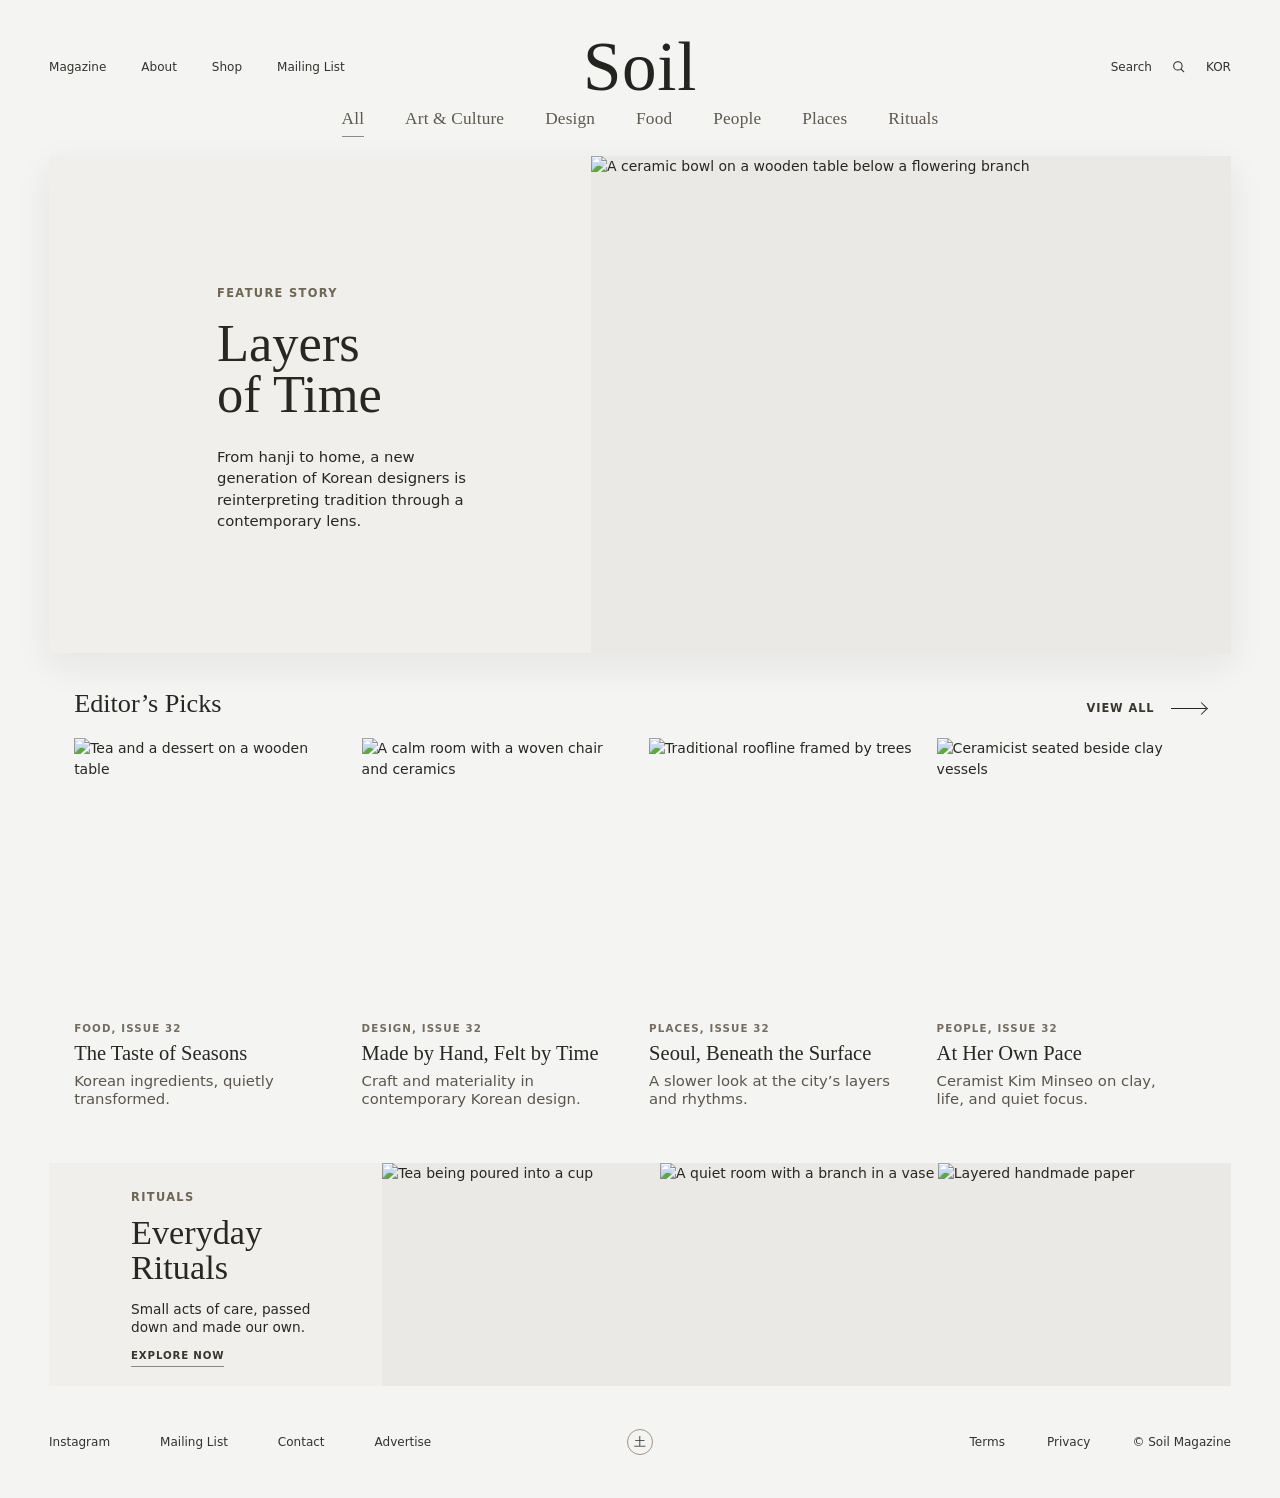
==== index.html @ bf49d241 "Add files via upload" ====
<!doctype html>
<html lang="en">
  <head>
    <meta charset="utf-8">
    <meta name="viewport" content="width=device-width, initial-scale=1">
    <title>Soil Magazine</title>
    <link rel="stylesheet" href="styles.css">
  </head>
  <body>
    <header class="site-header" aria-label="Site header">
      <div class="topbar">
        <nav class="primary-links" aria-label="Primary navigation">
          <a href="index.html">Magazine</a>
          <a href="about.html">About</a>
          <a href="#">Shop</a>
          <a href="about.html#mailing-list">Mailing List</a>
        </nav>

        <a class="brand" href="#" aria-label="Soil home">
          <span class="brand-mark">Soil</span>
        </a>

        <nav class="utility-links" aria-label="Utility navigation">
          <a href="#">Search</a>
          <button class="icon-button" type="button" aria-label="Search">
            <svg aria-hidden="true" viewBox="0 0 24 24">
              <circle cx="11" cy="11" r="6.75"></circle>
              <path d="m16.2 16.2 4.3 4.3"></path>
            </svg>
          </button>
          <a href="#">KOR</a>
        </nav>
      </div>

      <nav class="category-nav" aria-label="Magazine categories">
        <a class="is-active" href="index.html">All</a>
        <a href="category.html">Art &amp; Culture</a>
        <a href="category.html">Design</a>
        <a href="category.html">Food</a>
        <a href="category.html">People</a>
        <a href="category.html">Places</a>
        <a href="category.html">Rituals</a>
      </nav>
    </header>

    <main>
      <section class="hero shell" aria-labelledby="hero-title">
        <div class="hero-copy">
          <p class="eyebrow">Feature Story</p>
          <h1 id="hero-title">Layers<br>of Time</h1>
          <p class="hero-summary">
            From hanji to home, a new generation of Korean designers is
            reinterpreting tradition through a contemporary lens.
          </p>
        </div>
        <div class="hero-media">
          <a class="hero-link" href="article.html" aria-label="Layers of Time">
            <img src="assets/hero-bowl.jpg" alt="A ceramic bowl on a wooden table below a flowering branch" width="561" height="436">
          </a>
        </div>
      </section>

      <section class="editors shell inset" aria-labelledby="editors-title">
        <div class="section-heading">
          <h2 id="editors-title">Editor&rsquo;s Picks</h2>
          <a class="view-all" href="category.html">View All <span aria-hidden="true"></span></a>
        </div>

        <div class="story-grid">
          <article class="story-card">
            <a class="story-thumb" href="article.html" aria-label="The Taste of Seasons">
              <img src="assets/editors-food.jpg" alt="Tea and a dessert on a wooden table">
            </a>
            <p class="story-meta">Food, Issue 32</p>
            <h3><a href="article.html">The Taste of Seasons</a></h3>
            <p>Korean ingredients, quietly transformed.</p>          </article>

          <article class="story-card">
            <a class="story-thumb" href="article.html" aria-label="Made by Hand, Felt by Time">
              <img src="assets/editors-design.jpg" alt="A calm room with a woven chair and ceramics">
            </a>
            <p class="story-meta">Design, Issue 32</p>
            <h3><a href="article.html">Made by Hand, Felt by Time</a></h3>
            <p>Craft and materiality in contemporary Korean design.</p>          </article>

          <article class="story-card">
            <a class="story-thumb" href="article.html" aria-label="Seoul, Beneath the Surface">
              <img src="assets/editors-places.jpg" alt="Traditional roofline framed by trees">
            </a>
            <p class="story-meta">Places, Issue 32</p>
            <h3><a href="article.html">Seoul, Beneath the Surface</a></h3>
            <p>A slower look at the city&rsquo;s layers and rhythms.</p>          </article>

          <article class="story-card">
            <a class="story-thumb" href="article.html" aria-label="At Her Own Pace">
              <img src="assets/editors-people.jpg" alt="Ceramicist seated beside clay vessels">
            </a>
            <p class="story-meta">People, Issue 32</p>
            <h3><a href="article.html">At Her Own Pace</a></h3>
            <p>Ceramist Kim Minseo on clay, life, and quiet focus.</p>          </article>
        </div>
      </section>

      <section class="rituals shell" aria-labelledby="rituals-title">
        <div class="ritual-copy">
          <p class="eyebrow">Rituals</p>
          <h2 id="rituals-title">Everyday<br>Rituals</h2>
          <p>Small acts of care, passed down and made our own.</p>
          <a class="text-link" href="category.html">Explore Now</a>
        </div>
        <img src="assets/ritual-tea.jpg" alt="Tea being poured into a cup">
        <img src="assets/ritual-room.jpg" alt="A quiet room with a branch in a vase">
        <img src="assets/ritual-paper.jpg" alt="Layered handmade paper">
      </section>
    </main>

    <footer class="site-footer shell" aria-label="Site footer">
      <nav aria-label="Social and contact links">
        <a href="#">Instagram</a>
        <a href="about.html#mailing-list">Mailing List</a>
        <a href="#">Contact</a>
        <a href="#">Advertise</a>
      </nav>
      <a class="seal" href="#" aria-label="Soil Magazine home">土</a>
      <nav aria-label="Legal links">
        <a href="#">Terms</a>
        <a href="#">Privacy</a>
        <span>&copy; Soil Magazine</span>
      </nav>
    </footer>
  </body>
</html>
---- styles.css ----
:root {
  --paper: #f4f4f2;
  --ink: #282722;
  --muted: #776f64;
  --faint: #b3b1ab;
  --line: #8c8a84;
  --shadow: rgba(30, 30, 28, 0.07);
  --edge: clamp(24px, 3.832vw, 78px);
  --inset: clamp(16px, 1.96vw, 40px);
  --sans: "Avenir Next", "Avenir", "Nunito Sans", -apple-system, "Segoe UI", system-ui, Helvetica, Arial, sans-serif;
  --serif: "Bodoni 72", Didot, Georgia, serif;
}

* {
  box-sizing: border-box;
}

html {
  min-width: 320px;
  background: var(--paper);
}

body {
  margin: 0;
  color: var(--ink);
  background: var(--paper);
  font-family: var(--sans);
  font-size: 14px;
  line-height: 1.5;
  -webkit-font-smoothing: antialiased;
}

a {
  color: inherit;
  text-decoration: none;
}

button {
  font: inherit;
}

img {
  display: block;
  max-width: 100%;
}

.shell {
  width: calc(100% - (var(--edge) * 2));
  margin-inline: auto;
}

.site-header {
  padding: clamp(24px, 2.6vw, 38px) var(--edge) 0;
}

.topbar {
  display: grid;
  grid-template-columns: minmax(220px, 1fr) auto minmax(220px, 1fr);
  align-items: center;
  min-height: clamp(60px, 5.2vw, 82px);
}

.primary-links,
.utility-links,
.category-nav,
.site-footer nav {
  display: flex;
  align-items: center;
}

.primary-links {
  gap: 35px;
}

.primary-links a,
.utility-links a,
.site-footer a,
.site-footer span {
  color: #34322e;
  font-size: 12px;
}

.utility-links {
  justify-content: flex-end;
  gap: 18px;
}

.icon-button {
  display: inline-grid;
  width: 18px;
  height: 18px;
  place-items: center;
  padding: 0;
  color: var(--ink);
  background: transparent;
  border: 0;
  cursor: pointer;
}

.icon-button svg {
  width: 15px;
  height: 15px;
  fill: none;
  stroke: currentColor;
  stroke-linecap: round;
  stroke-width: 1.65;
}

.brand {
  display: flex;
  flex-direction: column;
  align-items: center;
  color: #24231f;
  text-align: center;
}

.brand-mark {
  font-family: "Bodoni 72", Didot, "Bodoni 72 Smallcaps", Georgia, serif;
  font-size: clamp(54px, 5.4vw, 84px);
  font-weight: 400;
  letter-spacing: 0.01em;
  line-height: 0.8;
}

.eyebrow,
.story-meta,
.text-link,
.view-all {
  text-transform: uppercase;
}

.category-nav {
  justify-content: center;
  gap: clamp(20px, 3.2vw, 52px);
  min-height: clamp(34px, 3.386vw, 50px);
  color: #5f584f;
  font-family: var(--serif);
  font-size: clamp(15px, 1.35vw, 21px);
  font-weight: 400;
  letter-spacing: 0.01em;
  white-space: nowrap;
}

.category-nav span {
  margin-left: 9px;
  color: #746b5a;
  font-family: "Apple SD Gothic Neo", "Noto Serif KR", serif;
  font-weight: 500;
  letter-spacing: 0;
  text-transform: none;
}

.category-nav a {
  position: relative;
  display: inline-flex;
  align-items: baseline;
  height: clamp(26px, 2.4vw, 32px);
}

.category-nav a::after {
  position: absolute;
  right: 0;
  bottom: 0;
  left: 0;
  height: 1px;
  background: var(--line);
  transform: scaleX(0);
  transform-origin: left;
  transition: transform 0.35s ease;
  content: "";
}

.category-nav a:hover::after,
.category-nav a:focus-visible::after,
.category-nav .is-active::after {
  transform: scaleX(1);
}

.hero {
  display: grid;
  grid-template-columns: 45.85% 54.15%;
  aspect-ratio: 1036 / 436;
  margin-top: clamp(8px, 0.98vw, 16px);
  background: #eae9e6;
  box-shadow: 0 12px 35px var(--shadow);
  overflow: hidden;
}

.hero-copy {
  display: flex;
  flex-direction: column;
  align-items: flex-start;
  justify-content: center;
  min-width: 0;
  padding: clamp(28px, 3.476vw, 50px) 17% clamp(8px, 0.98vw, 16px) 31%;
  background: #f0efec;
}

.eyebrow {
  margin: 0 0 clamp(11px, 1.248vw, 19px);
  color: #6f6553;
  font-size: clamp(9px, 0.891vw, 13px);
  font-weight: 700;
  letter-spacing: 0.12em;
}

.hero h1,
.ritual-copy h2 {
  margin: 0;
  font-family: "Bodoni 72", Didot, Georgia, serif;
  font-weight: 400;
  letter-spacing: 0;
}

.hero h1 {
  font-size: clamp(42px, 4.1vw, 68px);
  line-height: 0.98;
}

.hero-summary {
  width: min(100%, clamp(228px, 21.925vw, 330px));
  margin: clamp(18px, 1.961vw, 30px) 0 clamp(18px, 1.872vw, 28px);
  font-size: clamp(12px, 1.158vw, 17px);
  line-height: 1.45;
}

.text-link,
.view-all {
  display: inline-flex;
  align-items: center;
  width: fit-content;
  color: #393630;
  font-size: clamp(9px, 0.891vw, 13px);
  font-weight: 700;
  letter-spacing: 0.08em;
  line-height: 1;
  padding-bottom: clamp(4px, 0.446vw, 7px);
  border-bottom: 1px solid var(--line);
}

.hero-media {
  position: relative;
  min-width: 0;
  overflow: hidden;
}

.hero-media img {
  width: 100%;
  height: 100%;
  object-fit: cover;
}

.hero-link {
  display: block;
  height: 100%;
  overflow: hidden;
}

.slider-dots {
  position: absolute;
  right: clamp(26px, 3.565vw, 56px);
  bottom: clamp(18px, 2.228vw, 34px);
  display: flex;
  gap: clamp(7px, 0.891vw, 13px);
}

.slider-dots span {
  width: clamp(6px, 0.624vw, 10px);
  height: clamp(6px, 0.624vw, 10px);
  border: 1px solid rgba(255, 255, 255, 0.86);
  border-radius: 999px;
}

.slider-dots .is-current {
  background: #fff;
}

.inset {
  padding-inline: var(--inset);
}

.editors {
  margin-top: clamp(22px, 2.406vw, 38px);
}

.section-heading {
  display: flex;
  align-items: baseline;
  justify-content: space-between;
  gap: clamp(18px, 2.139vw, 34px);
  margin-bottom: clamp(11px, 1.159vw, 18px);
}

.section-heading h2 {
  margin: 0;
  font-family: "Bodoni 72", Didot, Georgia, serif;
  font-size: clamp(22px, 2.05vw, 34px);
  font-weight: 400;
  letter-spacing: 0;
}

.section-heading h2 span {
  margin-left: 13px;
  color: #9a9185;
  font-family: "Apple SD Gothic Neo", "Noto Serif KR", serif;
  font-size: clamp(9px, 0.891vw, 13px);
}

.view-all {
  gap: clamp(11px, 1.248vw, 19px);
  border-bottom: 0;
  padding-bottom: 0;
}

.view-all span {
  position: relative;
  display: inline-block;
  width: clamp(28px, 2.763vw, 43px);
  height: 1px;
  background: var(--ink);
}

.view-all span::after {
  position: absolute;
  top: -4px;
  right: 0;
  width: 8px;
  height: 8px;
  border-top: 1px solid var(--ink);
  border-right: 1px solid var(--ink);
  transform: rotate(45deg);
  content: "";
}

.story-grid {
  display: grid;
  grid-template-columns: repeat(4, minmax(0, 1fr));
  gap: clamp(14px, 1.426vw, 24px);
}

.story-card {
  min-width: 0;
}

.story-card img {
  width: 100%;
  aspect-ratio: 236 / 238;
  object-fit: cover;
}

.story-meta {
  margin: clamp(9px, 0.891vw, 14px) 0 clamp(4px, 0.446vw, 7px);
  color: #756c60;
  font-size: clamp(8px, 0.802vw, 12px);
  font-weight: 700;
  letter-spacing: 0.11em;
}

.story-card h3 {
  margin: 0 0 6px;
  font-family: "Bodoni 72", Didot, Georgia, serif;
  font-size: clamp(17px, 1.604vw, 25px);
  font-weight: 400;
  letter-spacing: 0;
  line-height: 1.15;
}

.story-card p:not(.story-meta) {
  width: min(100%, clamp(190px, 19.43vw, 300px));
  min-height: clamp(34px, 3.386vw, 48px);
  margin: 0 0 9px;
  color: #5c554c;
  font-size: clamp(12px, 1.158vw, 17px);
  line-height: 1.25;
}

.story-card .text-link {
  font-size: clamp(8px, 0.802vw, 12px);
}

.rituals {
  display: grid;
  grid-template-columns: 28.2% 23.5% 23.5% 24.8%;
  aspect-ratio: 1036 / 196;
  margin-top: clamp(28px, 3.03vw, 48px);
  overflow: hidden;
  background: #eae9e6;
}

.ritual-copy {
  display: flex;
  flex-direction: column;
  justify-content: center;
  align-items: flex-start;
  min-width: 0;
  padding: clamp(19px, 2.05vw, 33px) 16% clamp(19px, 2.05vw, 33px) 24.6%;
  background: #f0efec;
}

.ritual-copy .eyebrow {
  margin-bottom: clamp(8px, 0.802vw, 13px);
}

.ritual-copy .eyebrow span {
  margin-left: 10px;
  font-family: "Apple SD Gothic Neo", "Noto Serif KR", serif;
  letter-spacing: 0;
  text-transform: none;
}

.ritual-copy h2 {
  font-size: clamp(28px, 2.674vw, 43px);
  line-height: 1;
}

.ritual-copy p:not(.eyebrow) {
  margin: clamp(10px, 1.159vw, 18px) 0 clamp(10px, 1.069vw, 16px);
  font-size: clamp(11px, 1.069vw, 16px);
  line-height: 1.35;
}

.ritual-copy .text-link {
  font-size: clamp(8px, 0.802vw, 12px);
}

.rituals img {
  width: 100%;
  height: 100%;
  object-fit: cover;
}

.site-footer {
  display: grid;
  grid-template-columns: 1fr auto 1fr;
  align-items: center;
  gap: clamp(22px, 2.495vw, 40px);
  min-height: clamp(86px, 8.734vw, 130px);
  color: #5d554c;
}

.site-footer nav {
  gap: clamp(22px, 4.5vw, 50px);
}

.site-footer nav:last-child {
  justify-content: flex-end;
  gap: clamp(22px, 3.7vw, 42px);
}

.seal {
  display: grid;
  width: 26px;
  height: 26px;
  place-items: center;
  color: #706556;
  border: 1px solid #a29584;
  border-radius: 50%;
  font-family: "Apple SD Gothic Neo", "Noto Serif KR", serif;
  font-size: 14px;
  line-height: 1;
}

/* Article page */
.article {
  padding-bottom: clamp(20px, 2.4vw, 40px);
}

.article-hero {
  max-width: 720px;
  margin-top: clamp(16px, 2vw, 34px);
  text-align: center;
}

.article-hero .eyebrow {
  margin-bottom: clamp(13px, 1.5vw, 21px);
}

.article-hero .eyebrow span {
  margin-left: 6px;
  font-family: "Apple SD Gothic Neo", "Noto Serif KR", serif;
  letter-spacing: 0;
  text-transform: none;
}

.article-title {
  margin: 0;
  font-family: "Bodoni 72", Didot, Georgia, serif;
  font-weight: 400;
  font-size: clamp(40px, 5.2vw, 78px);
  letter-spacing: 0;
  line-height: 1.02;
}

.standfirst {
  max-width: 600px;
  margin: clamp(18px, 2vw, 28px) auto clamp(20px, 2.2vw, 30px);
  color: #4d473e;
  font-size: clamp(16px, 1.5vw, 21px);
  line-height: 1.55;
}

.byline {
  display: flex;
  flex-wrap: wrap;
  justify-content: center;
  gap: 7px clamp(16px, 2vw, 30px);
  color: #6f6553;
  font-size: clamp(10px, 0.95vw, 12px);
  letter-spacing: 0.08em;
  text-transform: uppercase;
}

.byline b {
  color: var(--ink);
  font-weight: 700;
}

.article-lead {
  margin-top: clamp(26px, 3vw, 48px);
}

.article-lead img {
  width: 100%;
  aspect-ratio: 1036 / 540;
  object-fit: cover;
}

figcaption {
  margin-top: clamp(8px, 0.9vw, 12px);
  color: #837a6c;
  font-size: clamp(10px, 0.95vw, 12px);
  letter-spacing: 0.04em;
}

.article-lead figcaption {
  text-align: center;
}

.article-body {
  max-width: 660px;
  margin-top: clamp(28px, 3.2vw, 52px);
  color: #322f29;
  font-size: clamp(15px, 1.15vw, 18px);
  line-height: 1.75;
}

.article-body p {
  margin: 0 0 clamp(16px, 1.4vw, 22px);
}

.article-body h2 {
  margin: clamp(30px, 3vw, 48px) 0 clamp(10px, 1vw, 16px);
  font-family: "Bodoni 72", Didot, Georgia, serif;
  font-weight: 400;
  font-size: clamp(24px, 2.1vw, 32px);
  letter-spacing: 0;
  line-height: 1.18;
}

.article-body .lede::first-letter {
  float: left;
  margin: 0.04em 0.09em -0.06em 0;
  color: var(--ink);
  font-family: "Bodoni 72", Didot, Georgia, serif;
  font-size: 3.6em;
  line-height: 0.72;
}

.pullquote {
  margin: clamp(30px, 3.2vw, 50px) 0;
  padding: clamp(18px, 2vw, 28px) 0;
  border-top: 1px solid var(--line);
  border-bottom: 1px solid var(--line);
  text-align: center;
}

.pullquote p {
  margin: 0 0 13px;
  color: var(--ink);
  font-family: "Bodoni 72", Didot, Georgia, serif;
  font-size: clamp(22px, 2.4vw, 34px);
  line-height: 1.28;
}

.pullquote cite {
  color: #6f6553;
  font-size: clamp(10px, 0.95vw, 12px);
  font-style: normal;
  letter-spacing: 0.1em;
  text-transform: uppercase;
}

.article-figure {
  margin: clamp(26px, 2.8vw, 42px) 0;
}

.article-figure img {
  width: 100%;
  aspect-ratio: 1036 / 582;
  object-fit: cover;
}

.article-foot {
  max-width: 660px;
  margin-top: clamp(30px, 3.2vw, 50px);
  padding-top: clamp(20px, 2vw, 30px);
  border-top: 1px solid var(--line);
}

.tags {
  display: flex;
  flex-wrap: wrap;
  gap: 10px;
  margin: 0 0 clamp(22px, 2.4vw, 34px);
  padding: 0;
  list-style: none;
}

.tags a {
  display: inline-block;
  padding: 6px 15px;
  color: #6f6553;
  font-size: clamp(10px, 0.95vw, 12px);
  letter-spacing: 0.08em;
  text-transform: uppercase;
  border: 1px solid var(--faint);
  border-radius: 999px;
  transition: color 0.25s ease, border-color 0.25s ease;
}

.tags a:hover {
  color: var(--ink);
  border-color: var(--ink);
}

.author-bio .author-name {
  margin: 0 0 4px;
  font-family: "Bodoni 72", Didot, Georgia, serif;
  font-size: clamp(17px, 1.5vw, 21px);
}

.author-bio p:not(.author-name) {
  margin: 0;
  color: #5c554c;
  font-size: clamp(13px, 1.1vw, 15px);
  line-height: 1.55;
}

.read-next {
  margin-top: clamp(40px, 4.4vw, 72px);
}

.read-next .story-grid {
  grid-template-columns: repeat(3, minmax(0, 1fr));
}

/* Category page */
.category-head {
  display: grid;
  grid-template-columns: 1fr auto;
  align-items: end;
  gap: clamp(14px, 2vw, 40px);
  margin-top: clamp(18px, 2.2vw, 38px);
  padding-bottom: clamp(16px, 1.8vw, 28px);
  border-bottom: 1px solid var(--line);
}

.category-head h1 {
  margin: 0;
  font-family: "Bodoni 72", Didot, Georgia, serif;
  font-weight: 400;
  font-size: clamp(40px, 5vw, 76px);
  letter-spacing: 0;
  line-height: 0.98;
}

.category-head h1 span {
  margin-left: 12px;
  color: #746b5a;
  font-family: "Apple SD Gothic Neo", "Noto Serif KR", serif;
  font-size: clamp(15px, 1.4vw, 22px);
  font-weight: 500;
}

.category-intro {
  max-width: 360px;
  margin: 0;
  color: #5c554c;
  font-size: clamp(13px, 1.15vw, 16px);
  line-height: 1.5;
}

.feature-lead {
  display: grid;
  grid-template-columns: 1.3fr 1fr;
  align-items: center;
  gap: clamp(20px, 3vw, 56px);
  margin-top: clamp(26px, 3vw, 50px);
}

.feature-media {
  display: block;
  overflow: hidden;
}

.feature-media img {
  width: 100%;
  aspect-ratio: 3 / 2;
  object-fit: cover;
  transition: transform 0.6s cubic-bezier(0.2, 0.6, 0.2, 1);
}

.feature-copy h2 {
  margin: clamp(6px, 0.8vw, 12px) 0 clamp(10px, 1vw, 16px);
  font-family: "Bodoni 72", Didot, Georgia, serif;
  font-weight: 400;
  font-size: clamp(28px, 3.2vw, 50px);
  letter-spacing: 0;
  line-height: 1.04;
}

.feature-copy h2 a {
  transition: color 0.25s ease;
}

.feature-copy:hover h2 a {
  color: #000;
}

.feature-copy p:not(.story-meta) {
  max-width: 380px;
  margin: 0 0 clamp(14px, 1.4vw, 20px);
  color: #5c554c;
  font-size: clamp(14px, 1.2vw, 18px);
  line-height: 1.5;
}

.category-list {
  margin-top: clamp(34px, 3.8vw, 64px);
}

.load-more-wrap {
  display: flex;
  justify-content: center;
  margin-top: clamp(30px, 3.4vw, 54px);
}

.load-more {
  padding: clamp(11px, 1vw, 15px) clamp(26px, 2.6vw, 40px);
  color: var(--ink);
  font-weight: 700;
  font-size: clamp(10px, 0.95vw, 12px);
  letter-spacing: 0.12em;
  text-transform: uppercase;
  background: transparent;
  border: 1px solid var(--line);
  border-radius: 999px;
  cursor: pointer;
  transition: color 0.25s ease, background-color 0.25s ease, border-color 0.25s ease;
}

.load-more span {
  margin-left: 8px;
  color: #837a6c;
  font-family: "Apple SD Gothic Neo", "Noto Serif KR", serif;
  font-weight: 500;
  letter-spacing: 0;
  text-transform: none;
}

.load-more:hover {
  color: var(--paper);
  background: var(--ink);
  border-color: var(--ink);
}

.load-more:hover span {
  color: rgba(248, 245, 239, 0.7);
}

/* About page */
.about-cover {
  margin: clamp(26px, 3vw, 48px) 0 0;
}

.about-cover img {
  width: 100%;
  aspect-ratio: 1036 / 430;
  object-fit: cover;
}

.about-body {
  margin-top: clamp(30px, 3.4vw, 56px);
}

.about-body .lede span[lang="ko"] {
  font-family: "Apple SD Gothic Neo", "Noto Serif KR", serif;
}

.about-cover-list {
  margin-top: clamp(40px, 4.4vw, 72px);
}

.cover-list {
  display: grid;
  grid-template-columns: repeat(3, 1fr);
  margin: 0;
  padding: 0;
  list-style: none;
  border-top: 1px solid var(--line);
  border-left: 1px solid var(--line);
}

.cover-list li {
  display: flex;
  align-items: baseline;
  justify-content: space-between;
  gap: 12px;
  padding: clamp(16px, 1.8vw, 26px) clamp(16px, 1.6vw, 24px);
  border-right: 1px solid var(--line);
  border-bottom: 1px solid var(--line);
}

.cover-en {
  font-family: "Bodoni 72", Didot, Georgia, serif;
  font-size: clamp(18px, 1.7vw, 26px);
}

.cover-ko {
  color: #837a6c;
  font-family: "Apple SD Gothic Neo", "Noto Serif KR", serif;
  font-size: clamp(12px, 1.1vw, 15px);
}

.masthead-section {
  margin-top: clamp(40px, 4.4vw, 72px);
}

.masthead {
  display: grid;
  grid-template-columns: repeat(3, 1fr);
  gap: clamp(20px, 2.4vw, 38px) clamp(20px, 2vw, 40px);
}

.masthead-item .role {
  margin: 0 0 5px;
  color: #6f6553;
  font-size: clamp(9px, 0.85vw, 11px);
  font-weight: 700;
  letter-spacing: 0.12em;
  text-transform: uppercase;
}

.masthead-item .name {
  margin: 0;
  font-family: "Bodoni 72", Didot, Georgia, serif;
  font-size: clamp(18px, 1.6vw, 24px);
}

.about-contact {
  margin-top: clamp(30px, 3.2vw, 50px);
  padding-top: clamp(20px, 2vw, 30px);
  border-top: 1px solid var(--line);
}

.about-contact p {
  margin: 0 0 13px;
  color: #5c554c;
  font-size: clamp(13px, 1.1vw, 15px);
}

/* About — mission layout */
.mission {
  padding-bottom: clamp(20px, 2.4vw, 40px);
}

.mission-hero {
  max-width: 880px;
  margin-top: clamp(34px, 5vw, 90px);
  text-align: center;
}

.mission-hero .eyebrow {
  margin-bottom: clamp(16px, 1.9vw, 28px);
}

.mission-hero .eyebrow span {
  margin-left: 6px;
  font-family: "Apple SD Gothic Neo", "Noto Serif KR", serif;
  letter-spacing: 0;
  text-transform: none;
}

.mission-statement {
  margin: 0;
  font-family: "Bodoni 72", Didot, Georgia, serif;
  font-weight: 400;
  font-size: clamp(34px, 5vw, 76px);
  letter-spacing: 0;
  line-height: 1.04;
}

.mission-copy {
  max-width: 680px;
  margin-top: clamp(34px, 4.4vw, 72px);
  color: #322f29;
  font-size: clamp(16px, 1.35vw, 21px);
  line-height: 1.75;
  text-align: center;
}

.mission-copy p {
  margin: 0 0 clamp(20px, 1.8vw, 30px);
}

.mission-copy p:last-child {
  margin-bottom: 0;
}

.mission-lede {
  color: var(--ink);
  font-size: clamp(18px, 1.6vw, 25px);
  line-height: 1.62;
}

.mission-lede span[lang="ko"] {
  font-family: "Apple SD Gothic Neo", "Noto Serif KR", serif;
}

.mission-image {
  margin: clamp(44px, 5vw, 88px) auto 0;
}

.mission-image img {
  width: 100%;
  aspect-ratio: 1036 / 430;
  object-fit: cover;
}

.mission-closing {
  max-width: 880px;
  margin: clamp(48px, 6vw, 104px) auto;
  text-align: center;
}

.closing-statement {
  margin: 0;
  font-family: "Bodoni 72", Didot, Georgia, serif;
  font-weight: 400;
  font-size: clamp(30px, 4.2vw, 64px);
  letter-spacing: 0;
  line-height: 1.06;
}

.signup {
  max-width: 620px;
  margin: clamp(48px, 6vw, 104px) auto;
  padding-top: clamp(34px, 4vw, 64px);
  border-top: 1px solid var(--line);
  text-align: center;
}

.signup .eyebrow {
  margin-bottom: clamp(12px, 1.4vw, 20px);
}

.signup .eyebrow span {
  margin-left: 6px;
  font-family: "Apple SD Gothic Neo", "Noto Serif KR", serif;
  letter-spacing: 0;
  text-transform: none;
}

.signup-title {
  margin: 0 auto clamp(22px, 2.4vw, 34px);
  max-width: 460px;
  font-family: "Bodoni 72", Didot, Georgia, serif;
  font-weight: 400;
  font-size: clamp(24px, 2.6vw, 38px);
  letter-spacing: 0;
  line-height: 1.16;
}

.signup-form {
  display: flex;
  gap: 10px;
  max-width: 420px;
  margin: 0 auto;
}

.signup-form.mailing-form {
  flex-direction: column;
  align-items: stretch;
}

.signup-form input {
  flex: 1 1 auto;
  min-width: 0;
  padding: clamp(11px, 1vw, 15px) clamp(14px, 1.4vw, 20px);
  color: var(--ink);
  font-family: var(--sans);
  font-size: clamp(13px, 1.1vw, 15px);
  background: rgba(255, 255, 255, 0.5);
  border: 1px solid var(--line);
  border-radius: 999px;
}

.signup-form input::placeholder {
  color: var(--faint);
}

.signup-form input:focus-visible {
  outline: none;
  border-color: var(--ink);
}

.signup-form button {
  flex: 0 0 auto;
  padding: clamp(11px, 1vw, 15px) clamp(22px, 2.4vw, 34px);
  color: var(--paper);
  font-weight: 700;
  font-size: clamp(10px, 0.95vw, 12px);
  letter-spacing: 0.12em;
  text-transform: uppercase;
  background: var(--ink);
  border: 1px solid var(--ink);
  border-radius: 999px;
  cursor: pointer;
  transition: color 0.25s ease, background-color 0.25s ease;
}

.signup-form button:hover {
  color: var(--ink);
  background: transparent;
}

.signup-note {
  margin: clamp(14px, 1.4vw, 20px) 0 0;
  color: #837a6c;
  font-size: clamp(11px, 1vw, 13px);
}

.visually-hidden {
  position: absolute;
  width: 1px;
  height: 1px;
  margin: -1px;
  padding: 0;
  overflow: hidden;
  clip: rect(0 0 0 0);
  white-space: nowrap;
  border: 0;
}

@media (max-width: 560px) {
  .signup-form {
    flex-direction: column;
    align-items: stretch;
  }
}

/* Interaction & motion */
:focus-visible {
  outline: 2px solid var(--ink);
  outline-offset: 3px;
}

.icon-button {
  transition: color 0.25s ease, transform 0.25s ease;
}

.icon-button:hover {
  color: #000;
  transform: scale(1.08);
}

.primary-links a,
.utility-links a,
.site-footer a {
  background-image: linear-gradient(currentColor, currentColor);
  background-repeat: no-repeat;
  background-position: 0 100%;
  background-size: 0 1px;
  transition: color 0.25s ease, background-size 0.3s ease;
}

.primary-links a:hover,
.utility-links a:hover,
.site-footer a:hover {
  color: #000;
  background-size: 100% 1px;
}

.story-thumb {
  display: block;
  overflow: hidden;
}

.story-card img {
  transition: transform 0.6s cubic-bezier(0.2, 0.6, 0.2, 1);
}

.story-thumb:hover img,
.story-thumb:focus-visible img {
  transform: scale(1.045);
}

.hero-link img {
  transition: transform 0.6s cubic-bezier(0.2, 0.6, 0.2, 1);
}

.hero-link:hover img,
.hero-link:focus-visible img {
  transform: scale(1.045);
}

.story-card h3 a {
  transition: color 0.25s ease;
}

.story-card:hover h3 a {
  color: #000;
}

.text-link {
  transition: color 0.25s ease, border-color 0.25s ease;
}

.text-link:hover {
  color: #000;
  border-color: var(--ink);
}

.view-all {
  transition: color 0.25s ease;
}

.view-all:hover {
  color: #000;
}

.view-all span {
  transition: width 0.3s ease, background-color 0.25s ease;
}

.view-all:hover span {
  width: clamp(36px, 3.6vw, 56px);
  background: #000;
}

.seal {
  transition: color 0.25s ease, border-color 0.25s ease;
}

.seal:hover {
  color: var(--ink);
  border-color: var(--ink);
}

@media (prefers-reduced-motion: reduce) {
  *,
  *::before,
  *::after {
    transition-duration: 0.001ms !important;
    animation-duration: 0.001ms !important;
    scroll-behavior: auto !important;
  }
}

@media (max-width: 860px) {
  .shell {
    width: calc(100% - 36px);
  }

  .site-header {
    padding: 25px 18px 0;
  }

  .topbar {
    grid-template-columns: 1fr auto 1fr;
    min-height: 72px;
  }

  .primary-links {
    flex-direction: column;
    align-items: flex-start;
    gap: 9px;
  }

  .utility-links {
    gap: 10px;
  }

  .utility-links a:first-child {
    display: none;
  }

  .brand-mark {
    font-size: 60px;
  }

  .category-nav {
    justify-content: flex-start;
    overflow-x: auto;
    padding-bottom: 4px;
  }

  .hero {
    grid-template-columns: 1fr;
    aspect-ratio: auto;
    height: auto;
  }

  .hero-copy {
    min-height: 330px;
    padding-inline: 44px;
  }

  .hero-media {
    height: min(52vw, 360px);
  }

  .inset {
    padding-inline: 0;
  }

  .category-head {
    grid-template-columns: 1fr;
    align-items: start;
  }

  .feature-lead {
    grid-template-columns: 1fr;
    gap: 18px;
  }

  .feature-copy p:not(.story-meta) {
    max-width: none;
  }

  .cover-list,
  .masthead {
    grid-template-columns: repeat(2, 1fr);
  }

  .story-grid,
  .read-next .story-grid {
    grid-template-columns: repeat(2, minmax(0, 1fr));
    gap: 26px 16px;
  }

  .rituals {
    grid-template-columns: 1fr 1fr;
    aspect-ratio: auto;
    height: auto;
  }

  .ritual-copy {
    min-height: 228px;
  }

  .rituals img {
    aspect-ratio: 4 / 3;
    height: auto;
  }

  .site-footer {
    grid-template-columns: 1fr;
    justify-items: center;
    padding-block: 28px;
  }

  .site-footer nav,
  .site-footer nav:last-child {
    justify-content: center;
    flex-wrap: wrap;
  }
}

@media (max-width: 560px) {
  .topbar {
    display: flex;
    flex-wrap: wrap;
    justify-content: space-between;
    min-height: 0;
    row-gap: 18px;
  }

  .brand {
    order: -1;
    width: 100%;
  }

  .brand-mark {
    font-size: 64px;
  }

  .primary-links,
  .utility-links {
    padding-top: 0;
  }

  .category-nav {
    margin-top: 22px;
  }

  .hero-copy {
    min-height: 304px;
    padding-inline: 32px;
  }

  .hero h1 {
    font-size: 42px;
  }

  .hero-media {
    height: 280px;
  }

  .section-heading {
    align-items: flex-start;
    flex-direction: column;
    gap: 10px;
  }

  .story-grid,
  .read-next .story-grid,
  .rituals {
    grid-template-columns: 1fr;
  }

  .story-card p:not(.story-meta) {
    min-height: 0;
  }
}
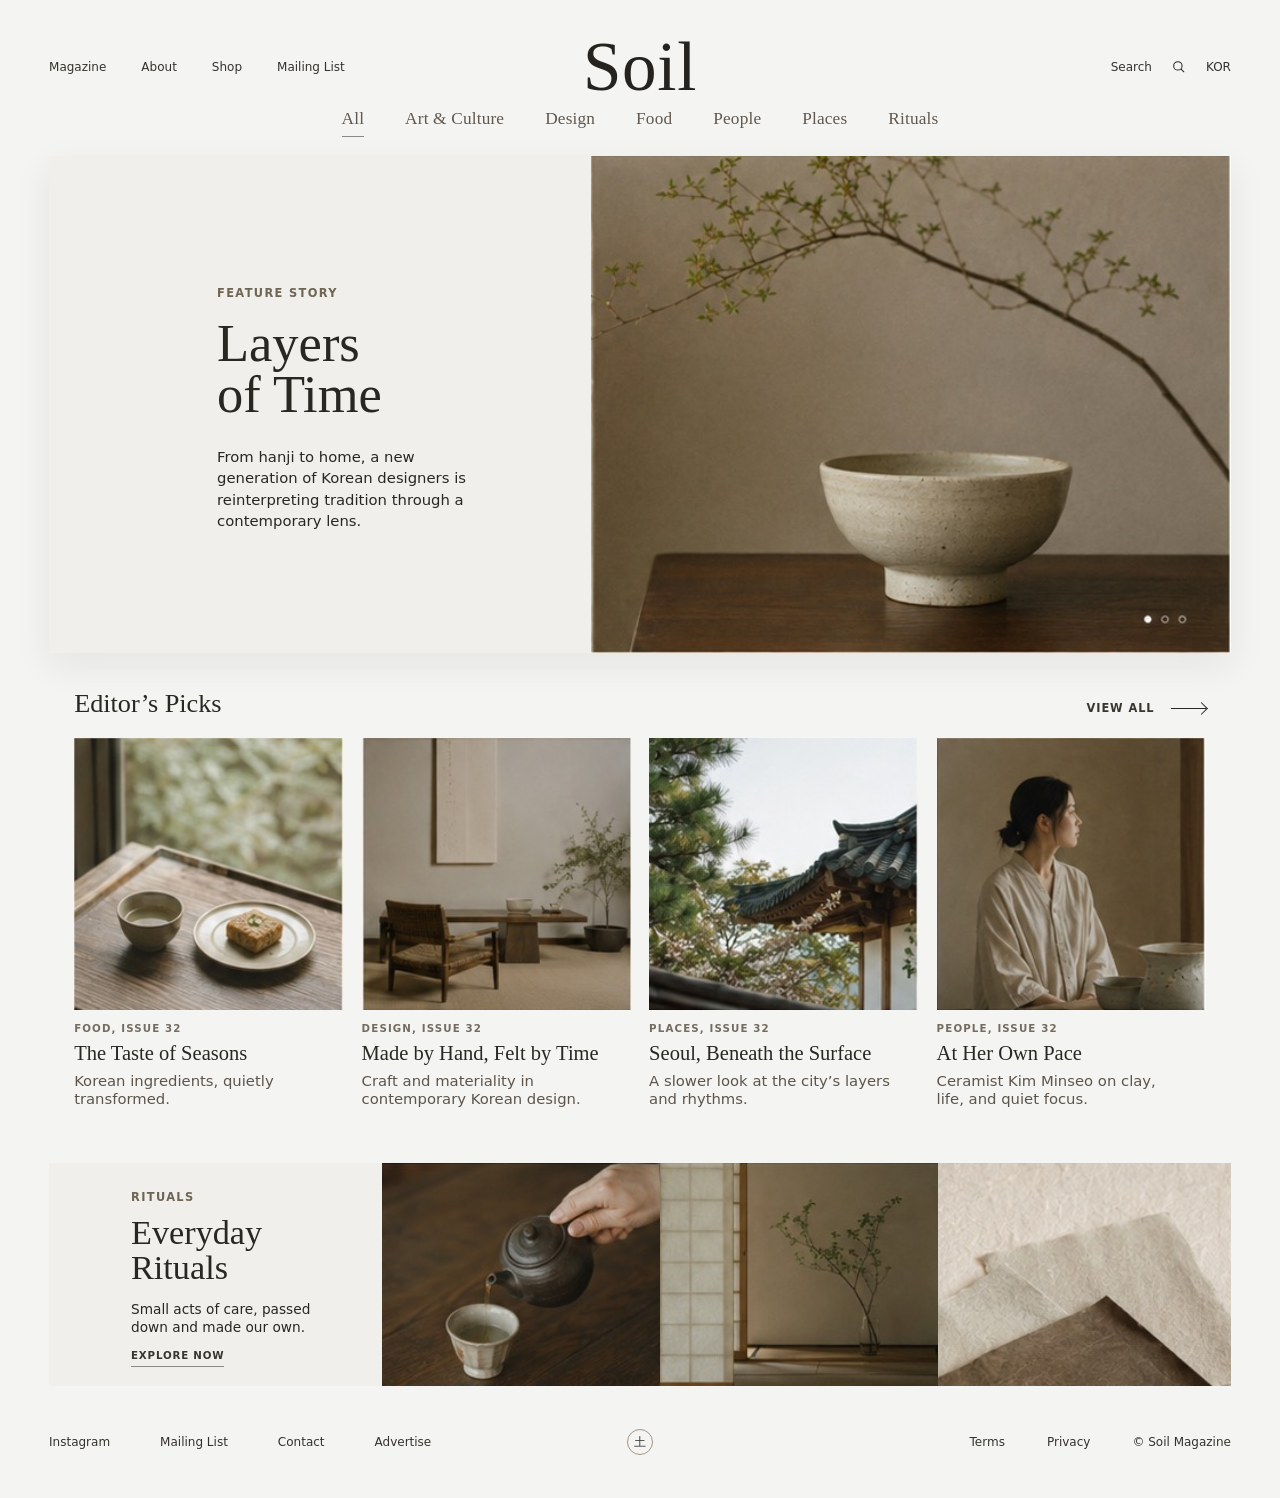
==== commit b8ea0cbd: "Add files via upload" ====
--- a/index.html
+++ b/index.html
@@ -55,7 +55,7 @@
         </div>
         <div class="hero-media">
           <a class="hero-link" href="article.html" aria-label="Layers of Time">
-            <img src="assets/hero-bowl.jpg" alt="A ceramic bowl on a wooden table below a flowering branch" width="561" height="436">
+            <img src="hero-bowl.jpg" alt="A ceramic bowl on a wooden table below a flowering branch" width="561" height="436">
           </a>
         </div>
       </section>
@@ -69,7 +69,7 @@
         <div class="story-grid">
           <article class="story-card">
             <a class="story-thumb" href="article.html" aria-label="The Taste of Seasons">
-              <img src="assets/editors-food.jpg" alt="Tea and a dessert on a wooden table">
+              <img src="editors-food.jpg" alt="Tea and a dessert on a wooden table">
             </a>
             <p class="story-meta">Food, Issue 32</p>
             <h3><a href="article.html">The Taste of Seasons</a></h3>
@@ -77,7 +77,7 @@
 
           <article class="story-card">
             <a class="story-thumb" href="article.html" aria-label="Made by Hand, Felt by Time">
-              <img src="assets/editors-design.jpg" alt="A calm room with a woven chair and ceramics">
+              <img src="editors-design.jpg" alt="A calm room with a woven chair and ceramics">
             </a>
             <p class="story-meta">Design, Issue 32</p>
             <h3><a href="article.html">Made by Hand, Felt by Time</a></h3>
@@ -85,7 +85,7 @@
 
           <article class="story-card">
             <a class="story-thumb" href="article.html" aria-label="Seoul, Beneath the Surface">
-              <img src="assets/editors-places.jpg" alt="Traditional roofline framed by trees">
+              <img src="editors-places.jpg" alt="Traditional roofline framed by trees">
             </a>
             <p class="story-meta">Places, Issue 32</p>
             <h3><a href="article.html">Seoul, Beneath the Surface</a></h3>
@@ -93,7 +93,7 @@
 
           <article class="story-card">
             <a class="story-thumb" href="article.html" aria-label="At Her Own Pace">
-              <img src="assets/editors-people.jpg" alt="Ceramicist seated beside clay vessels">
+              <img src="editors-people.jpg" alt="Ceramicist seated beside clay vessels">
             </a>
             <p class="story-meta">People, Issue 32</p>
             <h3><a href="article.html">At Her Own Pace</a></h3>
@@ -108,9 +108,9 @@
           <p>Small acts of care, passed down and made our own.</p>
           <a class="text-link" href="category.html">Explore Now</a>
         </div>
-        <img src="assets/ritual-tea.jpg" alt="Tea being poured into a cup">
-        <img src="assets/ritual-room.jpg" alt="A quiet room with a branch in a vase">
-        <img src="assets/ritual-paper.jpg" alt="Layered handmade paper">
+        <img src="ritual-tea.jpg" alt="Tea being poured into a cup">
+        <img src="ritual-room.jpg" alt="A quiet room with a branch in a vase">
+        <img src="ritual-paper.jpg" alt="Layered handmade paper">
       </section>
     </main>
 
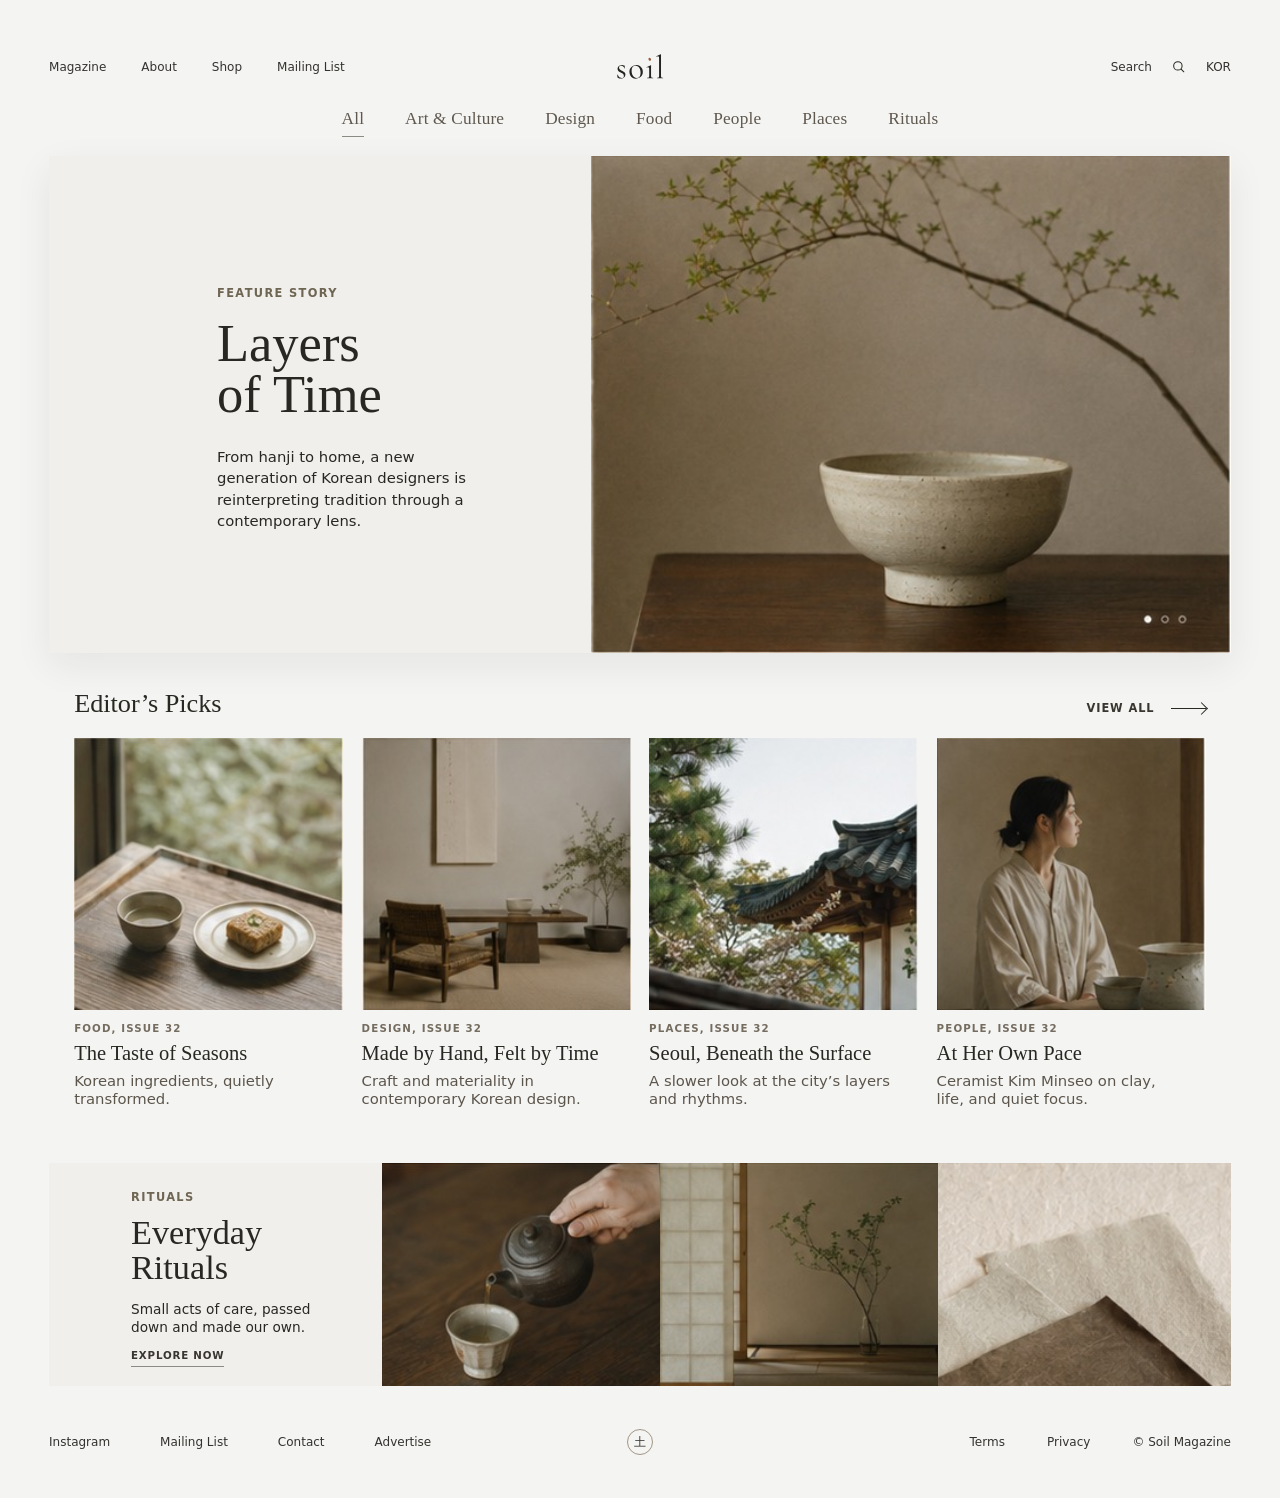
==== commit 82371e8f: "Replace Bodoni masthead with soil seed wordmark Swap the Bodoni "Soil" in the header of every page f" ====
--- a/index.html
+++ b/index.html
@@ -5,6 +5,7 @@
     <meta name="viewport" content="width=device-width, initial-scale=1">
     <title>Soil Magazine</title>
     <link rel="stylesheet" href="styles.css">
+    <link rel="icon" href="logo/favicon.svg" type="image/svg+xml">
   </head>
   <body>
     <header class="site-header" aria-label="Site header">
@@ -17,7 +18,12 @@
         </nav>
 
         <a class="brand" href="#" aria-label="Soil home">
-          <span class="brand-mark">Soil</span>
+          <span class="brand-mark">
+            <svg class="brand-svg" xmlns="http://www.w3.org/2000/svg" aria-hidden="true" focusable="false" viewBox="8 -765 1469 818">
+              <path fill="currentColor" d="M100 -325Q100 -299 113.5 -281.0Q127 -263 147.5 -250.5Q168 -238 191 -226Q217 -213 240.0 -198.5Q263 -184 278.0 -163.5Q293 -143 293 -110Q293 -78 277.0 -50.5Q261 -23 229.5 -6.0Q198 11 152 11Q127 11 104.0 4.5Q81 -2 56 -19Q54 -21 52.0 -24.0Q50 -27 50 -31L48 -109Q48 -112 53.5 -112.5Q59 -113 60 -110Q72 -76 90.0 -53.5Q108 -31 131.0 -19.5Q154 -8 180 -8Q212 -8 229.5 -24.0Q247 -40 246 -71Q245 -100 231.0 -118.0Q217 -136 196.5 -148.5Q176 -161 154 -172Q129 -184 106.5 -197.5Q84 -211 69.5 -232.0Q55 -253 55 -287Q55 -326 75.0 -350.5Q95 -375 126.0 -386.5Q157 -398 191 -398Q210 -398 228.0 -395.0Q246 -392 264 -383Q273 -380 273 -372Q273 -356 272.0 -338.5Q271 -321 271 -299Q271 -297 265.0 -297.0Q259 -297 259 -299Q259 -322 243.0 -340.0Q227 -358 203.0 -368.5Q179 -379 155 -379Q131 -379 115.5 -366.0Q100 -353 100 -325ZM609 13Q550 13 506.0 -16.0Q462 -45 438.0 -93.5Q414 -142 414 -198Q414 -250 433.0 -288.0Q452 -326 484.0 -350.5Q516 -375 553.5 -387.0Q591 -399 627 -399Q688 -399 731.5 -369.0Q775 -339 798.0 -292.0Q821 -245 821 -193Q821 -129 792.0 -83.0Q763 -37 715.0 -12.0Q667 13 609 13ZM638 -6Q691 -6 722.0 -43.5Q753 -81 753 -165Q753 -228 732.5 -276.5Q712 -325 676.0 -352.5Q640 -380 594 -380Q541 -380 511.0 -341.0Q481 -302 481 -229Q481 -168 501.0 -117.0Q521 -66 556.5 -36.0Q592 -6 638 -6ZM950 0Q948 0 948.0 -6.0Q948 -12 950 -12Q989 -12 1001.5 -25.5Q1014 -39 1014 -81V-268Q1014 -303 1007.0 -319.5Q1000 -336 981 -336Q973 -336 962.0 -332.5Q951 -329 936 -322Q932 -321 929.5 -326.5Q927 -332 930 -334L1060 -394Q1063 -395 1064 -395Q1066 -395 1069.0 -392.5Q1072 -390 1072 -387Q1072 -379 1071.0 -348.0Q1070 -317 1070 -269V-81Q1070 -39 1081.5 -25.5Q1093 -12 1133 -12Q1136 -12 1136.0 -6.0Q1136 0 1133 0Q1115 0 1091.5 -1.0Q1068 -2 1042 -2Q1016 -2 992.5 -1.0Q969 0 950 0ZM1250 0Q1247 0 1247.0 -6.0Q1247 -12 1250 -12Q1289 -12 1301.0 -25.5Q1313 -39 1313 -81V-598Q1313 -633 1306.0 -649.5Q1299 -666 1281 -666Q1266 -666 1235 -652Q1232 -650 1229.0 -656.0Q1226 -662 1230 -663L1358 -724Q1360 -725 1363 -725Q1365 -725 1368.5 -722.5Q1372 -720 1372 -717V-81Q1372 -39 1383.0 -25.5Q1394 -12 1434 -12Q1437 -12 1437.0 -6.0Q1437 0 1434 0Q1417 0 1393.0 -1.0Q1369 -2 1342 -2Q1316 -2 1291.5 -1.0Q1267 0 1250 0Z"/>
+              <path class="seed" style="fill:var(--soil-seed,#9A5B3C)" d="M0 -14 C 9 -13 12 2 6 11 C 2 16 -8 15 -11 6 C -14 -4 -8 -14 0 -14 Z" transform="translate(1033.0 -573.0) rotate(-28) scale(3.492) translate(0.8 -0.6)"/>
+            </svg>
+          </span>
         </a>
 
         <nav class="utility-links" aria-label="Utility navigation">
--- a/styles.css
+++ b/styles.css
@@ -111,15 +111,20 @@
   flex-direction: column;
   align-items: center;
   color: #24231f;
+  --soil-seed: #9A5B3C;
   text-align: center;
 }
 
 .brand-mark {
-  font-family: "Bodoni 72", Didot, "Bodoni 72 Smallcaps", Georgia, serif;
-  font-size: clamp(54px, 5.4vw, 84px);
-  font-weight: 400;
-  letter-spacing: 0.01em;
-  line-height: 0.8;
+  display: block;
+  line-height: 0;
+}
+
+/* soil wordmark (logo/soil-wordmark.svg, inlined). Height per spec: 26–28px. */
+.brand-svg {
+  display: block;
+  width: auto;
+  height: 27px;
 }
 
 .eyebrow,
@@ -1195,10 +1200,6 @@
     display: none;
   }
 
-  .brand-mark {
-    font-size: 60px;
-  }
-
   .category-nav {
     justify-content: flex-start;
     overflow-x: auto;
@@ -1291,10 +1292,6 @@
     width: 100%;
   }
 
-  .brand-mark {
-    font-size: 64px;
-  }
-
   .primary-links,
   .utility-links {
     padding-top: 0;
